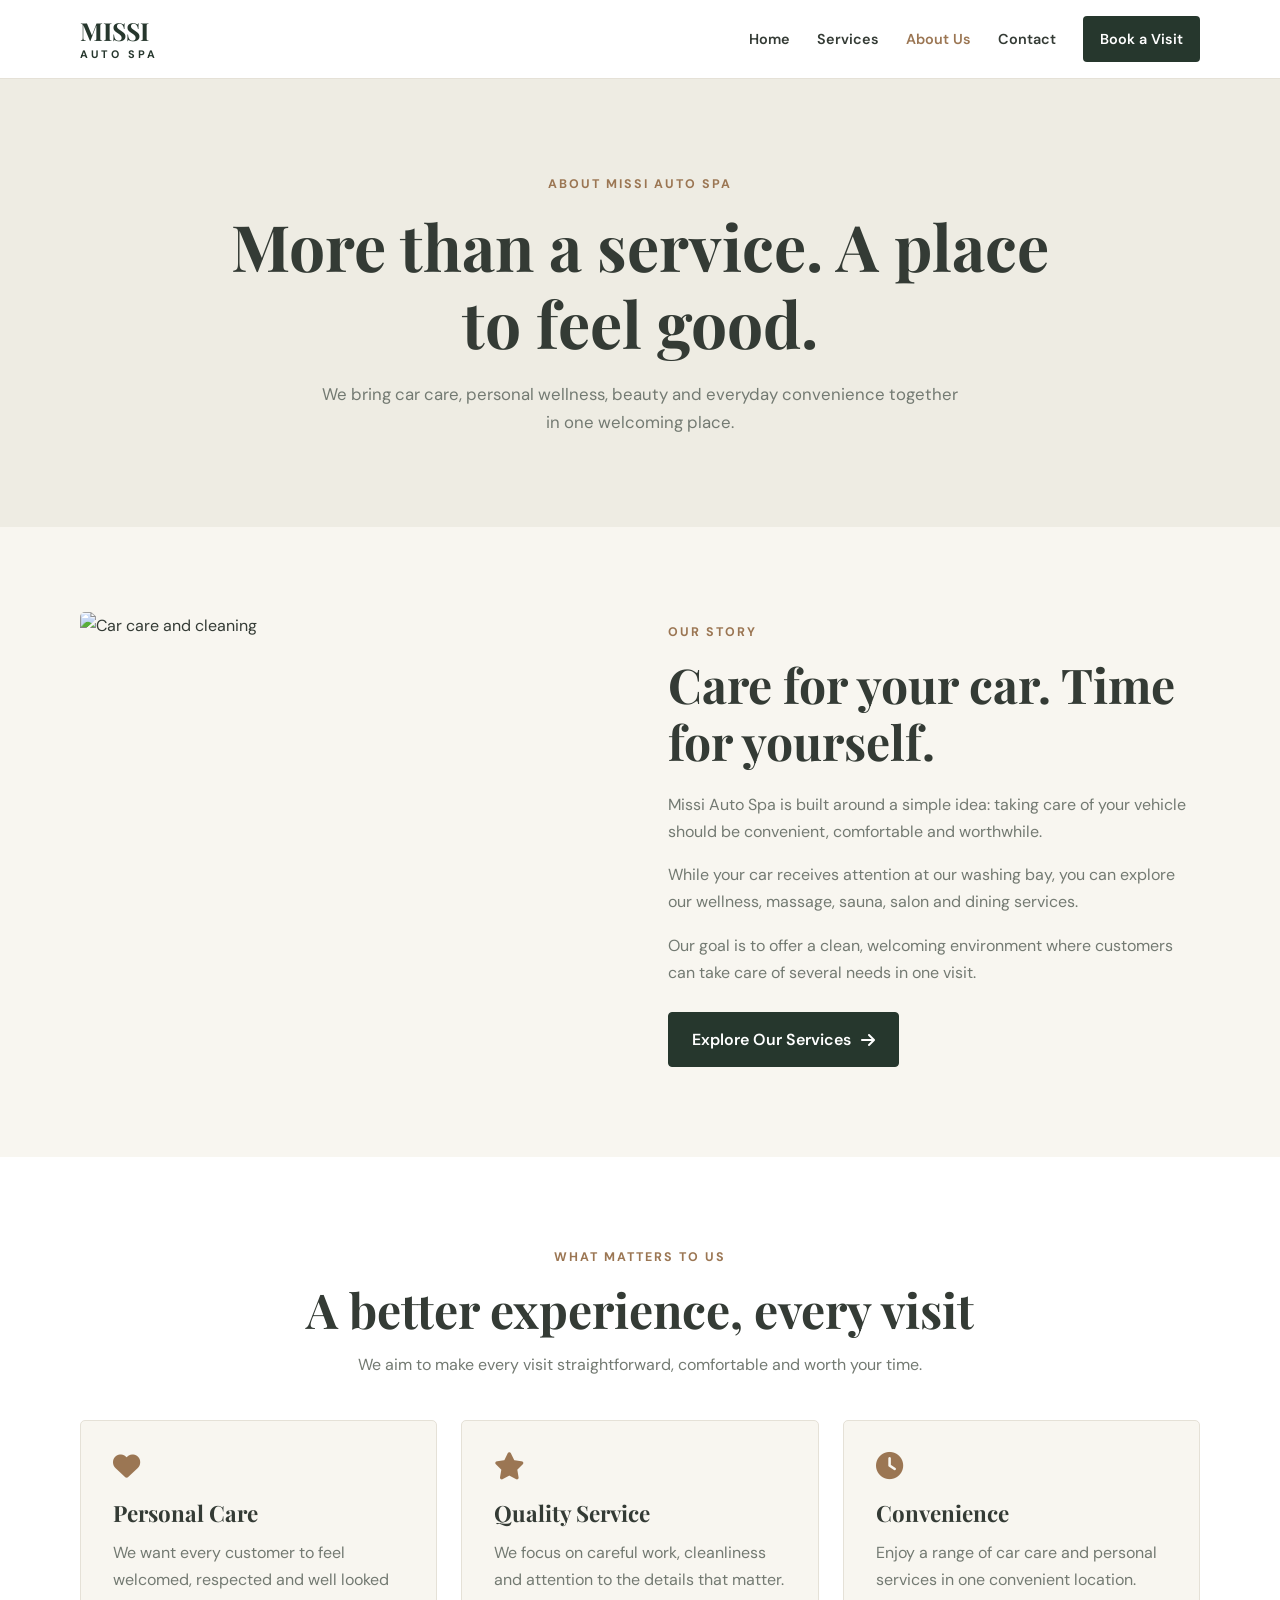
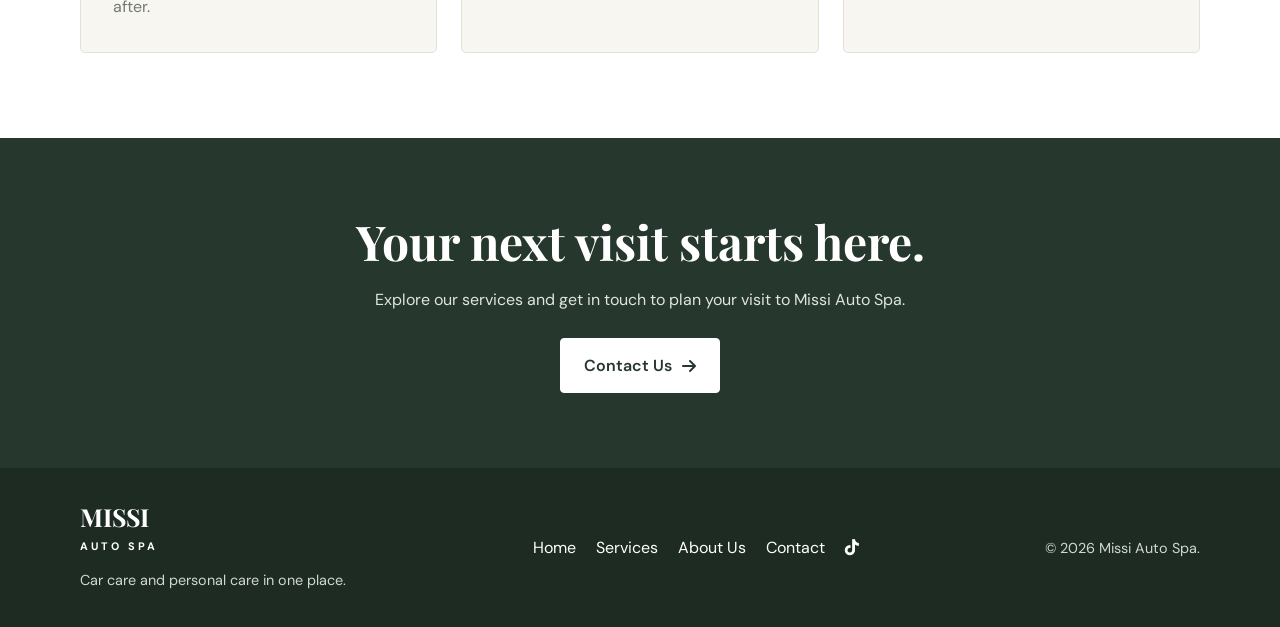
==== about.html @ f1cf5dfb "Add Missi Auto Spa website" ====
<!DOCTYPE html>
<html lang="en">
<head>
  <meta charset="UTF-8">
  <meta name="viewport" content="width=device-width, initial-scale=1.0">
  <meta name="description" content="Learn about Missi Auto Spa and our car care, wellness, beauty and hospitality services.">
  <title>About Us | Missi Auto Spa</title>

  <link rel="preconnect" href="https://fonts.googleapis.com">
  <link href="https://fonts.googleapis.com/css2?family=DM+Sans:wght@400;500;600;700&family=Playfair+Display:wght@500;600;700&display=swap" rel="stylesheet">
  <link rel="stylesheet" href="https://cdnjs.cloudflare.com/ajax/libs/font-awesome/6.7.2/css/all.min.css">

  <style>
    :root {
      --cream: #F8F6F0;
      --white: #FFFFFF;
      --green: #26372D;
      --green-light: #405747;
      --brown: #9B7653;
      --text: #343B35;
      --muted: #737A72;
      --border: #E5E1D7;
    }

    * { box-sizing: border-box; margin: 0; padding: 0; }
    html { scroll-behavior: smooth; }
    body {
      font-family: 'DM Sans', sans-serif;
      background: var(--cream);
      color: var(--text);
      line-height: 1.7;
    }
    a { color: inherit; text-decoration: none; }
    img { max-width: 100%; display: block; }
    button { font: inherit; }
    .container { width: min(1120px, 90%); margin: auto; }
    .section { padding: 85px 0; }
    .eyebrow {
      color: var(--brown);
      font-size: .78rem;
      font-weight: 700;
      letter-spacing: 2px;
      text-transform: uppercase;
    }
    h1, h2, h3 { font-family: 'Playfair Display', serif; line-height: 1.2; }
    h1 { font-size: clamp(2.5rem, 5vw, 4.5rem); }
    h2 { font-size: clamp(2rem, 4vw, 3rem); }
    p { color: var(--muted); }
    .btn {
      display: inline-flex;
      align-items: center;
      justify-content: center;
      gap: 10px;
      padding: 13px 23px;
      background: var(--green);
      color: white;
      border: 1px solid var(--green);
      border-radius: 4px;
      font-weight: 600;
      transition: .25s;
    }
    .btn:hover { background: var(--green-light); transform: translateY(-2px); }
    .btn-outline { background: transparent; color: var(--green); }
    .btn-outline:hover { color: white; }

    .navbar {
      background: var(--white);
      border-bottom: 1px solid var(--border);
      position: sticky;
      top: 0;
      z-index: 100;
    }
    .nav-inner {
      min-height: 78px;
      display: flex;
      align-items: center;
      justify-content: space-between;
      gap: 25px;
    }
    .brand { color: var(--green); font-weight: 700; line-height: 1.1; }
    .brand strong { display: block; font-family: 'Playfair Display', serif; font-size: 1.55rem; }
    .brand span { font-size: .68rem; letter-spacing: 3px; }
    .nav-links { display: flex; align-items: center; gap: 27px; }
    .nav-links a { font-size: .9rem; font-weight: 600; }
    .nav-links a:hover, .nav-links a.active { color: var(--brown); }
    .nav-links .nav-cta { background: var(--green); color: white; padding: 11px 17px; border-radius: 4px; }
    .menu-toggle {
      display: none;
      border: 0;
      background: none;
      color: var(--green);
      font-size: 1.5rem;
      cursor: pointer;
    }

    .page-hero { padding: 90px 0; text-align: center; background: #EEECE3; }
    .page-hero h1 { max-width: 850px; margin: 12px auto 18px; }
    .page-hero p { max-width: 650px; margin: auto; font-size: 1.05rem; }

    .story-grid {
      display: grid;
      grid-template-columns: 1fr 1fr;
      gap: 55px;
      align-items: center;
    }
    .story-image { width: 100%; height: 460px; object-fit: cover; border-radius: 5px; }
    .story-copy h2 { margin: 12px 0 20px; }
    .story-copy p { margin-bottom: 16px; }
    .story-copy .btn { margin-top: 10px; }

    .values-section { background: var(--white); }
    .section-heading { text-align: center; max-width: 700px; margin: 0 auto 42px; }
    .section-heading h2 { margin: 12px 0; }
    .values-grid { display: grid; grid-template-columns: repeat(3, 1fr); gap: 24px; }
    .value-card {
      padding: 32px;
      border: 1px solid var(--border);
      border-radius: 5px;
      background: var(--cream);
    }
    .value-card i { font-size: 1.7rem; color: var(--brown); margin-bottom: 20px; }
    .value-card h3 { font-size: 1.4rem; margin-bottom: 12px; }

    .cta { padding: 75px 0; background: var(--green); text-align: center; }
    .cta h2 { color: white; margin-bottom: 15px; }
    .cta p { max-width: 600px; margin: 0 auto 25px; color: #E0E5DF; }
    .cta .btn { background: white; border-color: white; color: var(--green); }
    .cta .btn:hover { background: var(--cream); }

    footer { background: #1D2B22; color: white; padding: 35px 0; }
    .footer-inner { display: flex; justify-content: space-between; gap: 20px; flex-wrap: wrap; align-items: center; }
    footer p { color: #D1D8D1; font-size: .9rem; }
    .footer-links { display: flex; gap: 20px; flex-wrap: wrap; }
    .footer-links a:hover { color: #D2B391; }

    .reveal { opacity: 0; transform: translateY(20px); transition: opacity .6s ease, transform .6s ease; }
    .reveal.visible { opacity: 1; transform: translateY(0); }

    @media (max-width: 800px) {
      .menu-toggle { display: block; }
      .nav-links {
        display: none;
        position: absolute;
        top: 78px;
        left: 0;
        width: 100%;
        padding: 22px 5%;
        background: white;
        border-bottom: 1px solid var(--border);
        flex-direction: column;
        align-items: stretch;
        gap: 18px;
      }
      .nav-links.open { display: flex; }
      .nav-links .nav-cta { text-align: center; }
      .story-grid { grid-template-columns: 1fr; gap: 30px; }
      .story-image { height: 340px; }
      .values-grid { grid-template-columns: 1fr; }
      .section { padding: 60px 0; }
      .page-hero { padding: 65px 0; }
    }
    @media (prefers-reduced-motion: reduce) {
      html { scroll-behavior: auto; }
      *, *::before, *::after { animation-duration: .01ms !important; transition-duration: .01ms !important; }
      .reveal { opacity: 1; transform: none; }
    }
  </style>
</head>
<body>
  <header class="navbar">
    <nav class="container nav-inner" aria-label="Main navigation">
      <a class="brand" href="index.html">
        <strong>MISSI</strong><span>AUTO SPA</span>
      </a>
      <button class="menu-toggle" id="menuToggle" aria-label="Open navigation" aria-expanded="false">
        <i class="fa-solid fa-bars"></i>
      </button>
      <div class="nav-links" id="navLinks">
        <a href="index.html">Home</a>
        <a href="services.html">Services</a>
        <a class="active" href="about.html">About Us</a>
        <a href="contact.html">Contact</a>
        <a class="nav-cta" href="contact.html">Book a Visit</a>
      </div>
    </nav>
  </header>

  <main>
    <section class="page-hero">
      <div class="container reveal">
        <span class="eyebrow">About Missi Auto Spa</span>
        <h1>More than a service. A place to feel good.</h1>
        <p>We bring car care, personal wellness, beauty and everyday convenience together in one welcoming place.</p>
      </div>
    </section>

    <section class="section">
      <div class="container story-grid">
        <img
          class="story-image reveal"
          src="https://images.unsplash.com/photo-洗车?auto=format&fit=crop&w=1000&q=85"
          alt="Car care and cleaning"
          onerror="this.onerror=null;this.src='https://images.unsplash.com/photo-1607860108855-64acf2078ed9?auto=format&fit=crop&w=1000&q=85'"
        >
        <div class="story-copy reveal">
          <span class="eyebrow">Our story</span>
          <h2>Care for your car. Time for yourself.</h2>
          <p>Missi Auto Spa is built around a simple idea: taking care of your vehicle should be convenient, comfortable and worthwhile.</p>
          <p>While your car receives attention at our washing bay, you can explore our wellness, massage, sauna, salon and dining services.</p>
          <p>Our goal is to offer a clean, welcoming environment where customers can take care of several needs in one visit.</p>
          <a class="btn" href="services.html">Explore Our Services <i class="fa-solid fa-arrow-right"></i></a>
        </div>
      </div>
    </section>

    <section class="section values-section">
      <div class="container">
        <div class="section-heading reveal">
          <span class="eyebrow">What matters to us</span>
          <h2>A better experience, every visit</h2>
          <p>We aim to make every visit straightforward, comfortable and worth your time.</p>
        </div>
        <div class="values-grid">
          <article class="value-card reveal">
            <i class="fa-solid fa-heart" aria-hidden="true"></i>
            <h3>Personal Care</h3>
            <p>We want every customer to feel welcomed, respected and well looked after.</p>
          </article>
          <article class="value-card reveal">
            <i class="fa-solid fa-star" aria-hidden="true"></i>
            <h3>Quality Service</h3>
            <p>We focus on careful work, cleanliness and attention to the details that matter.</p>
          </article>
          <article class="value-card reveal">
            <i class="fa-solid fa-clock" aria-hidden="true"></i>
            <h3>Convenience</h3>
            <p>Enjoy a range of car care and personal services in one convenient location.</p>
          </article>
        </div>
      </div>
    </section>

    <section class="cta">
      <div class="container reveal">
        <h2>Your next visit starts here.</h2>
        <p>Explore our services and get in touch to plan your visit to Missi Auto Spa.</p>
        <a class="btn" href="contact.html">Contact Us <i class="fa-solid fa-arrow-right"></i></a>
      </div>
    </section>
  </main>

  <footer>
    <div class="container footer-inner">
      <div>
        <a class="brand" href="index.html" style="color:white">
          <strong>MISSI</strong><span>AUTO SPA</span>
        </a>
        <p style="margin-top:10px">Car care and personal care in one place.</p>
      </div>
      <div class="footer-links">
        <a href="index.html">Home</a>
        <a href="services.html">Services</a>
        <a href="about.html">About Us</a>
        <a href="contact.html">Contact</a>
        <a href="https://www.tiktok.com/@missi.auto.spa?_r=1&_t=ZS-9AVzcvRrHBo" target="_blank" rel="noopener" aria-label="Follow us on TikTok" class="fixed bottom-6 right-6 z-50 flex h-14 w-14 items-center justify-center rounded-full border border-yellow-500 bg-yellow-300 text-gray-900 shadow-lg transition-all duration-300 hover:scale-110 hover:bg-yellow-400">
          <i class="fa-brands fa-tiktok text-2xl"></i>
        </a>
      </div>
      <p>&copy; <span id="year"></span> Missi Auto Spa.</p>
    </div>
  </footer>

  <script src="about.js"></script>
</body>
</html>
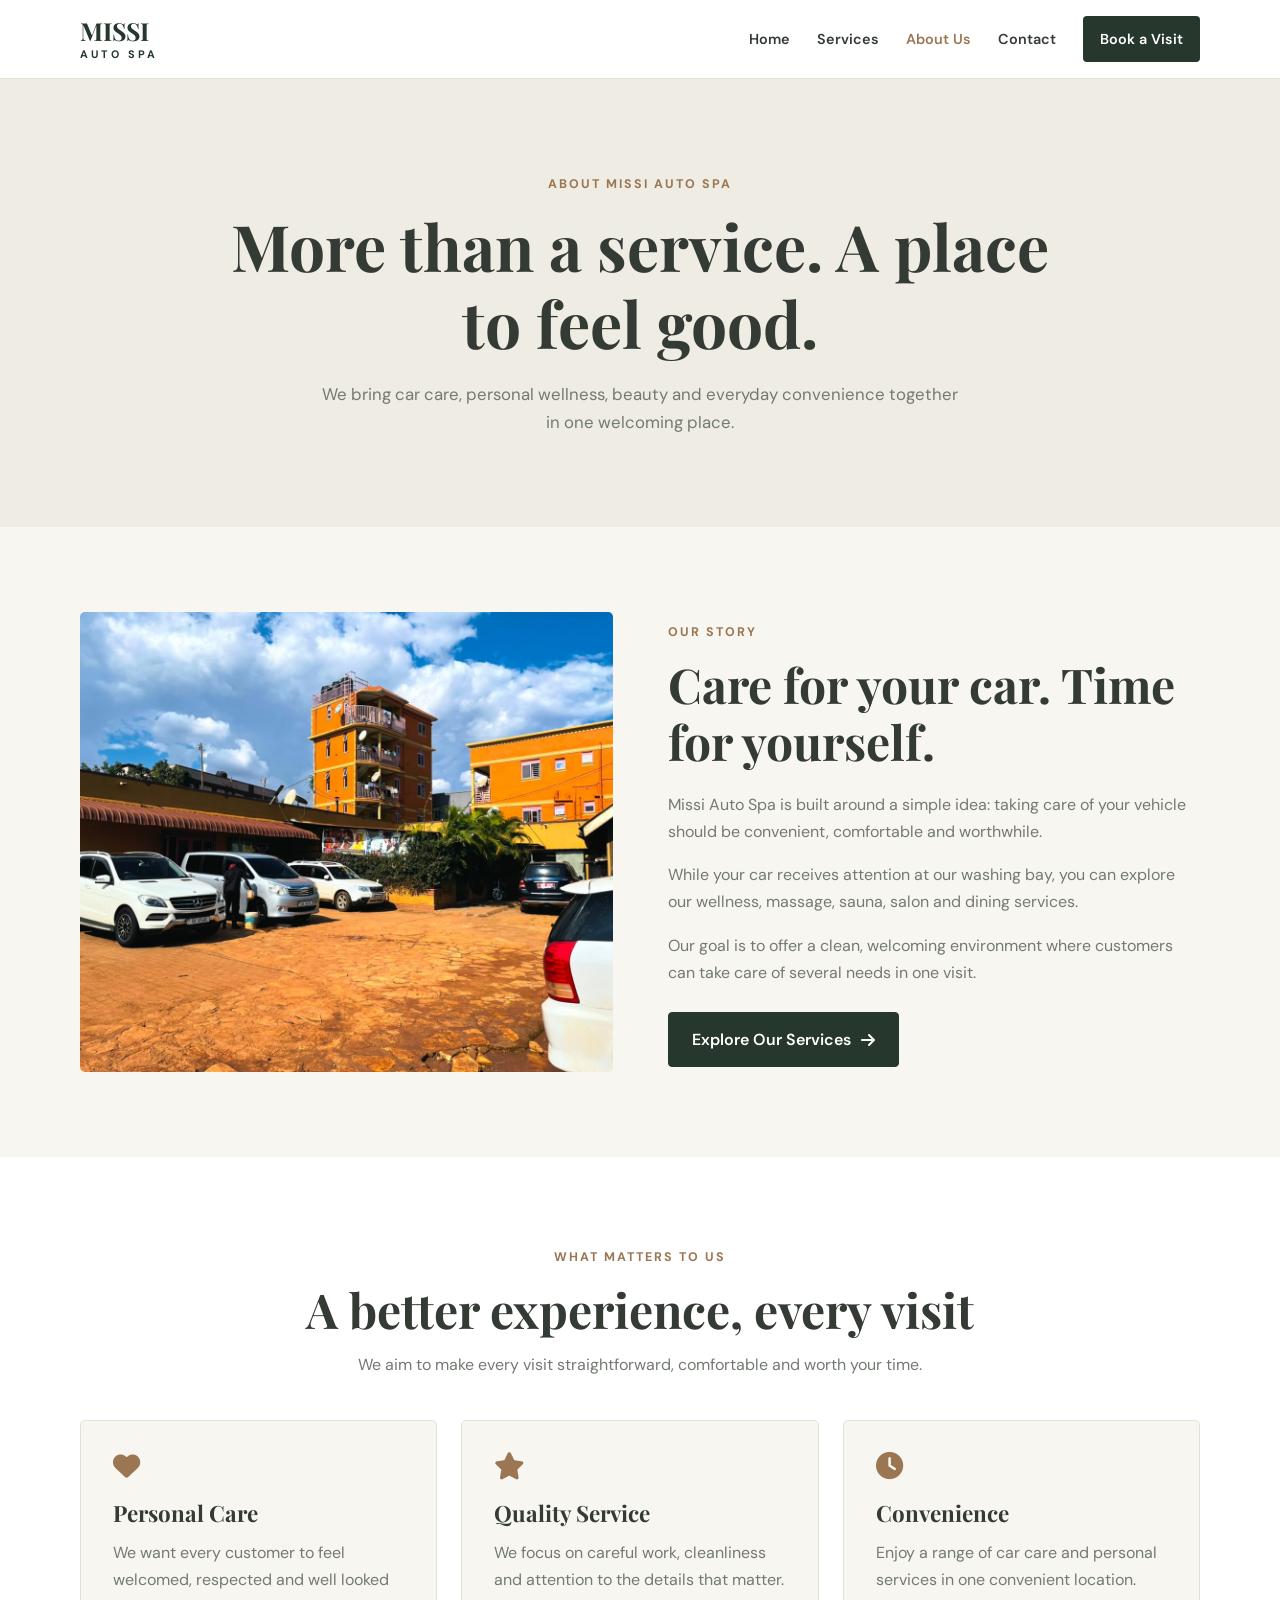
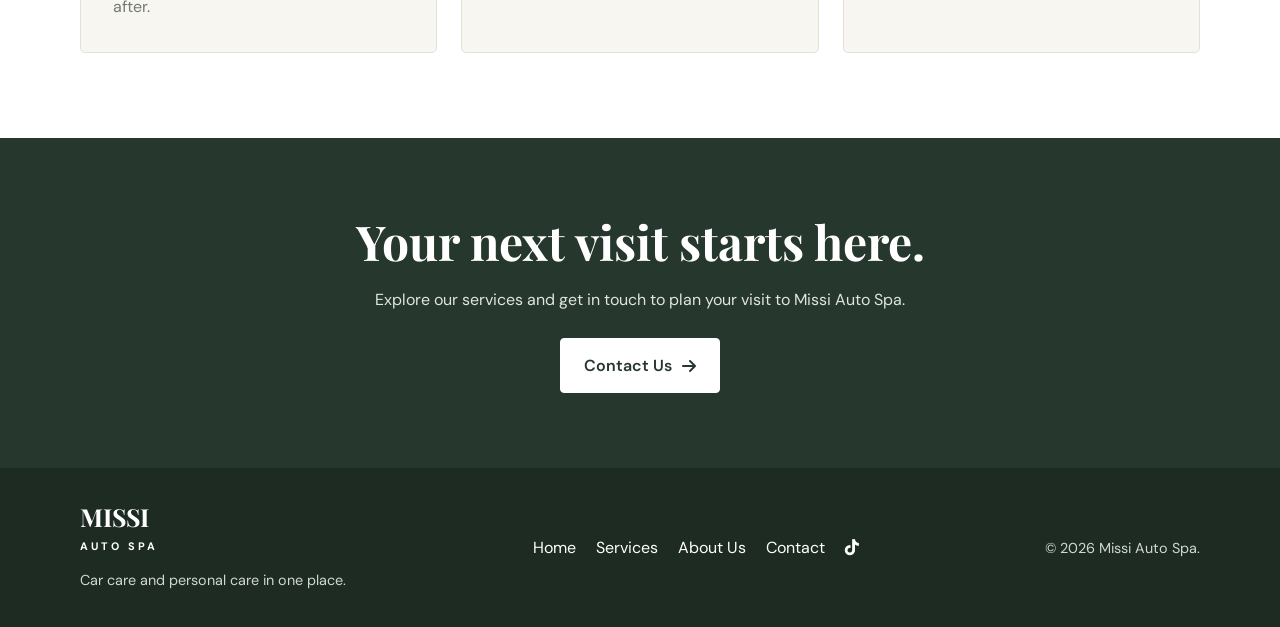
==== commit 556c11f3: "added images" ====
--- a/about.html
+++ b/about.html
@@ -5,7 +5,17 @@
   <meta charset="UTF-8">
   <meta name="viewport" content="width=device-width, initial-scale=1.0">
   <meta name="description" content="Learn about Missi Auto Spa and our car care, wellness, beauty and hospitality services.">
-  <title>About Us | Missi Auto Spa</title>
+ 
+  
+<title>About Missi Auto Spa | Our Story</title>
+
+<meta name="description" content="Learn about Missi Auto Spa, our approach to vehicle care, and our commitment to quality car cleaning and detailing in Uganda.">
+
+<meta name="robots" content="index, follow">
+<meta property="og:title" content="About Missi Auto Spa">
+<meta property="og:description" content="Get to know Missi Auto Spa and our approach to vehicle care in Uganda.">
+
+
 
   <link rel="preconnect" href="https://fonts.googleapis.com">
   <link href="https://fonts.googleapis.com/css2?family=DM+Sans:wght@400;500;600;700&family=Playfair+Display:wght@500;600;700&display=swap" rel="stylesheet">
@@ -199,7 +209,7 @@
       <div class="container story-grid">
         <img
           class="story-image reveal"
-          src="https://images.unsplash.com/photo-洗车?auto=format&fit=crop&w=1000&q=85"
+          src="aerial_view.jpeg"
           alt="Car care and cleaning"
           onerror="this.onerror=null;this.src='https://images.unsplash.com/photo-1607860108855-64acf2078ed9?auto=format&fit=crop&w=1000&q=85'"
         >
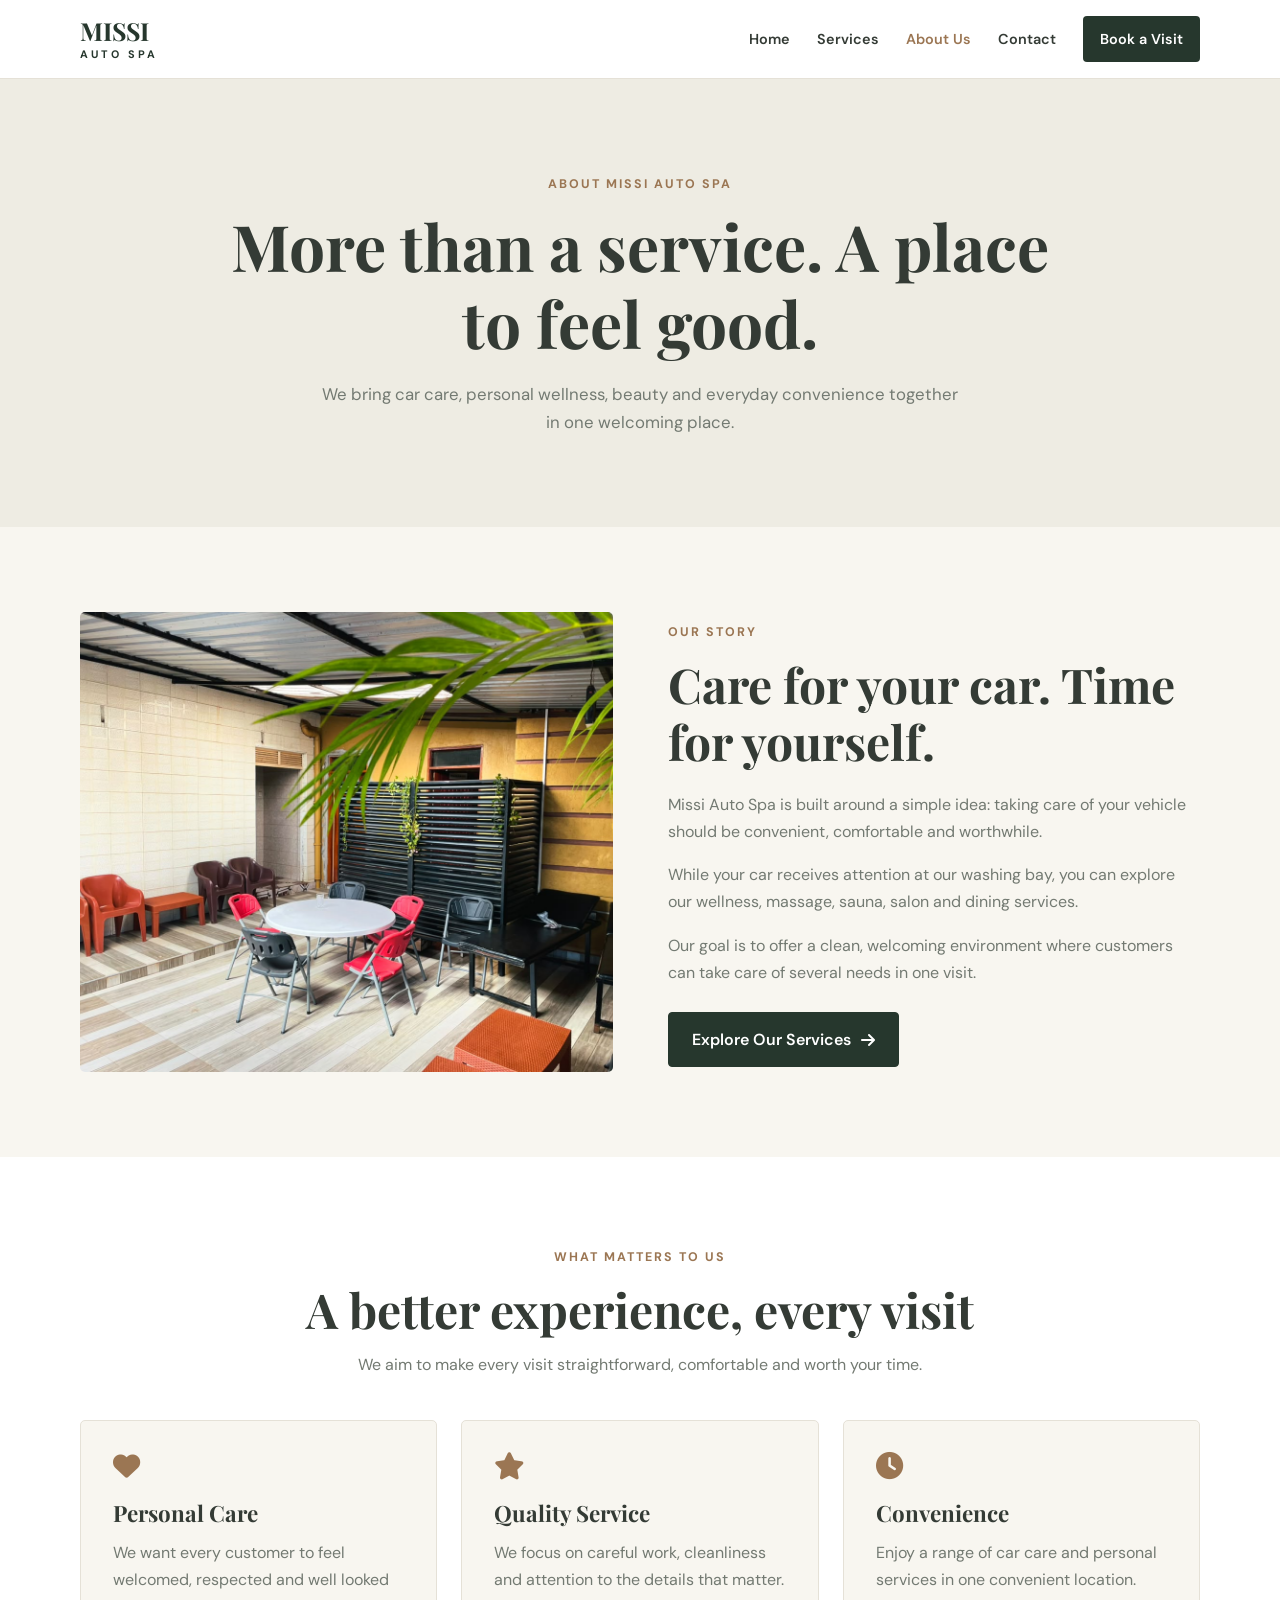
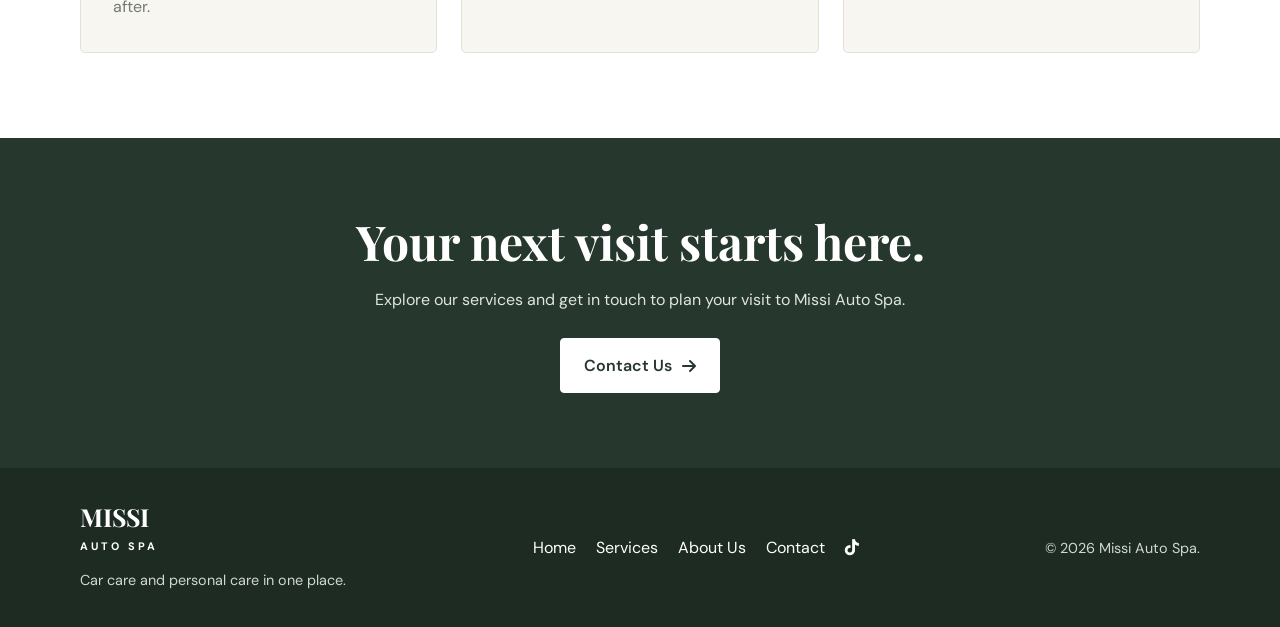
==== commit 0240ffd8: "added images" ====
--- a/about.html
+++ b/about.html
@@ -209,7 +209,7 @@
       <div class="container story-grid">
         <img
           class="story-image reveal"
-          src="aerial_view.jpeg"
+          src="dinning2.jpeg"
           alt="Car care and cleaning"
           onerror="this.onerror=null;this.src='https://images.unsplash.com/photo-1607860108855-64acf2078ed9?auto=format&fit=crop&w=1000&q=85'"
         >
